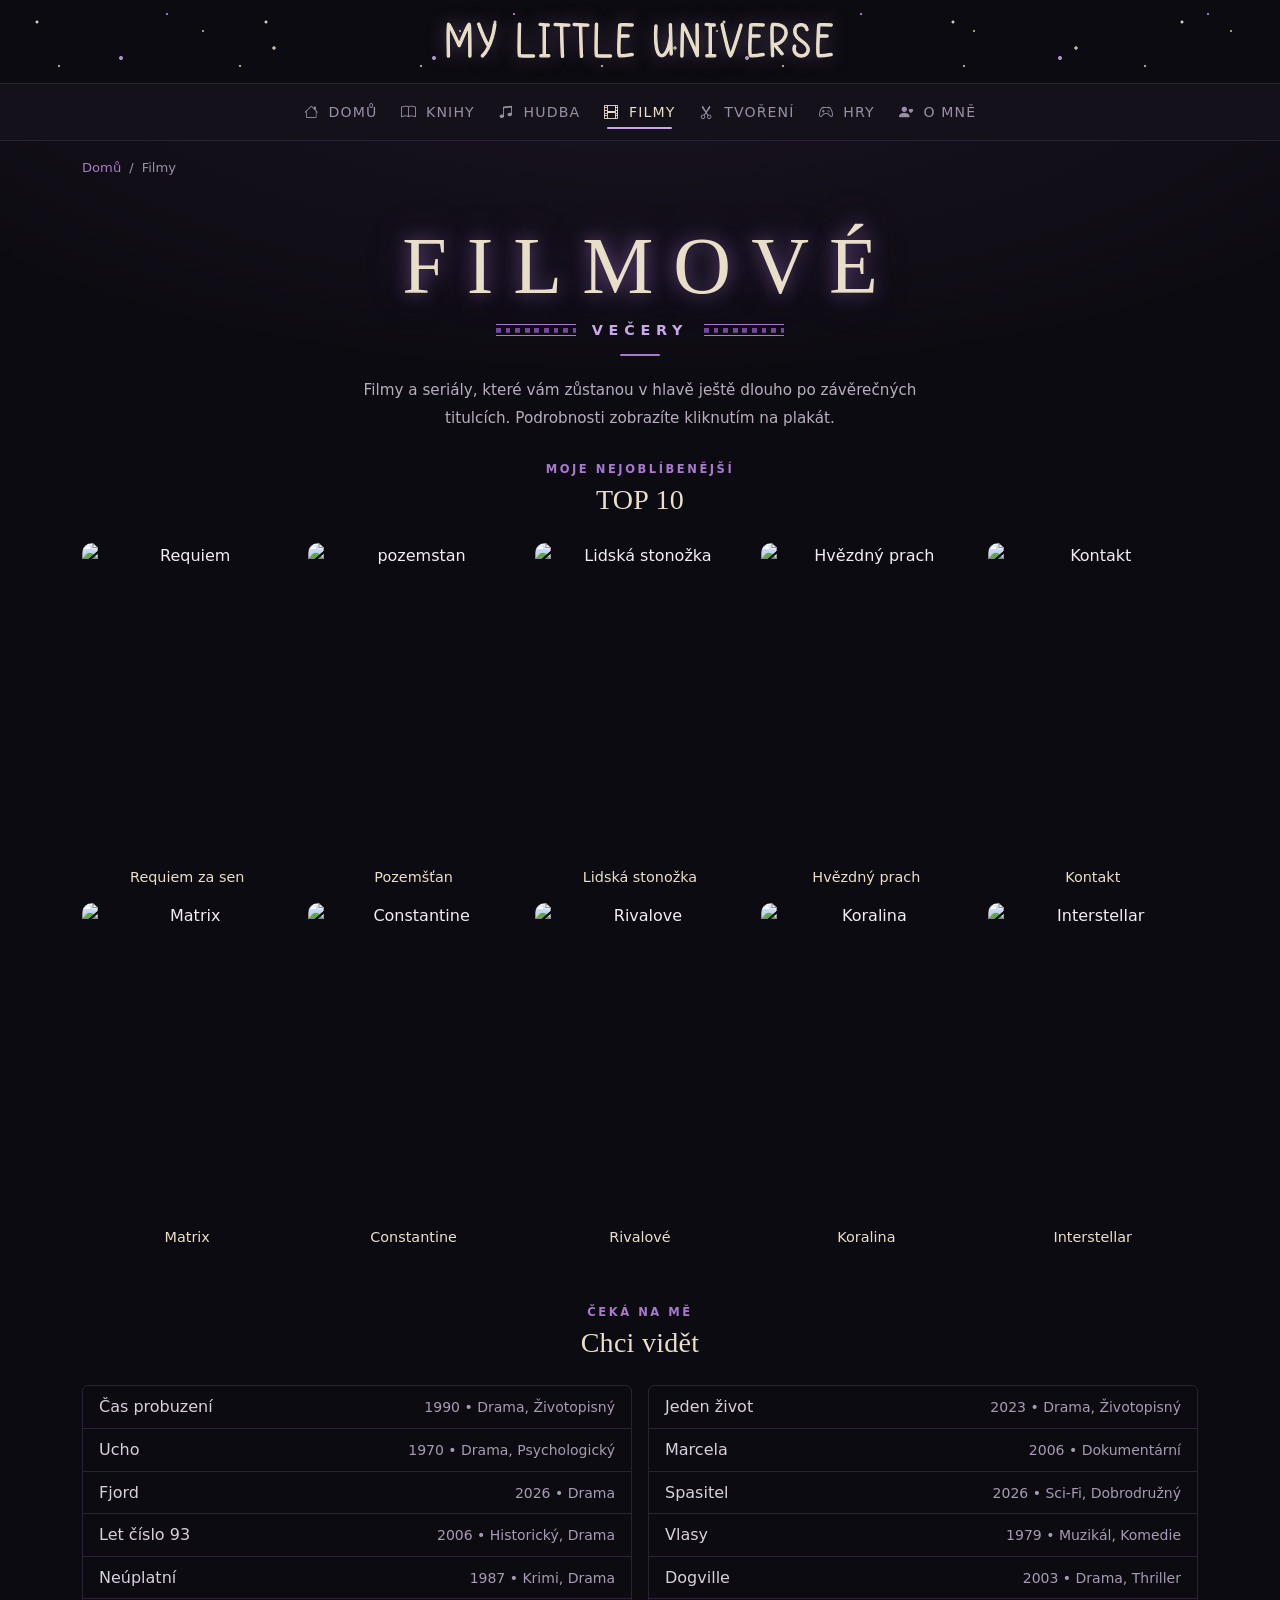
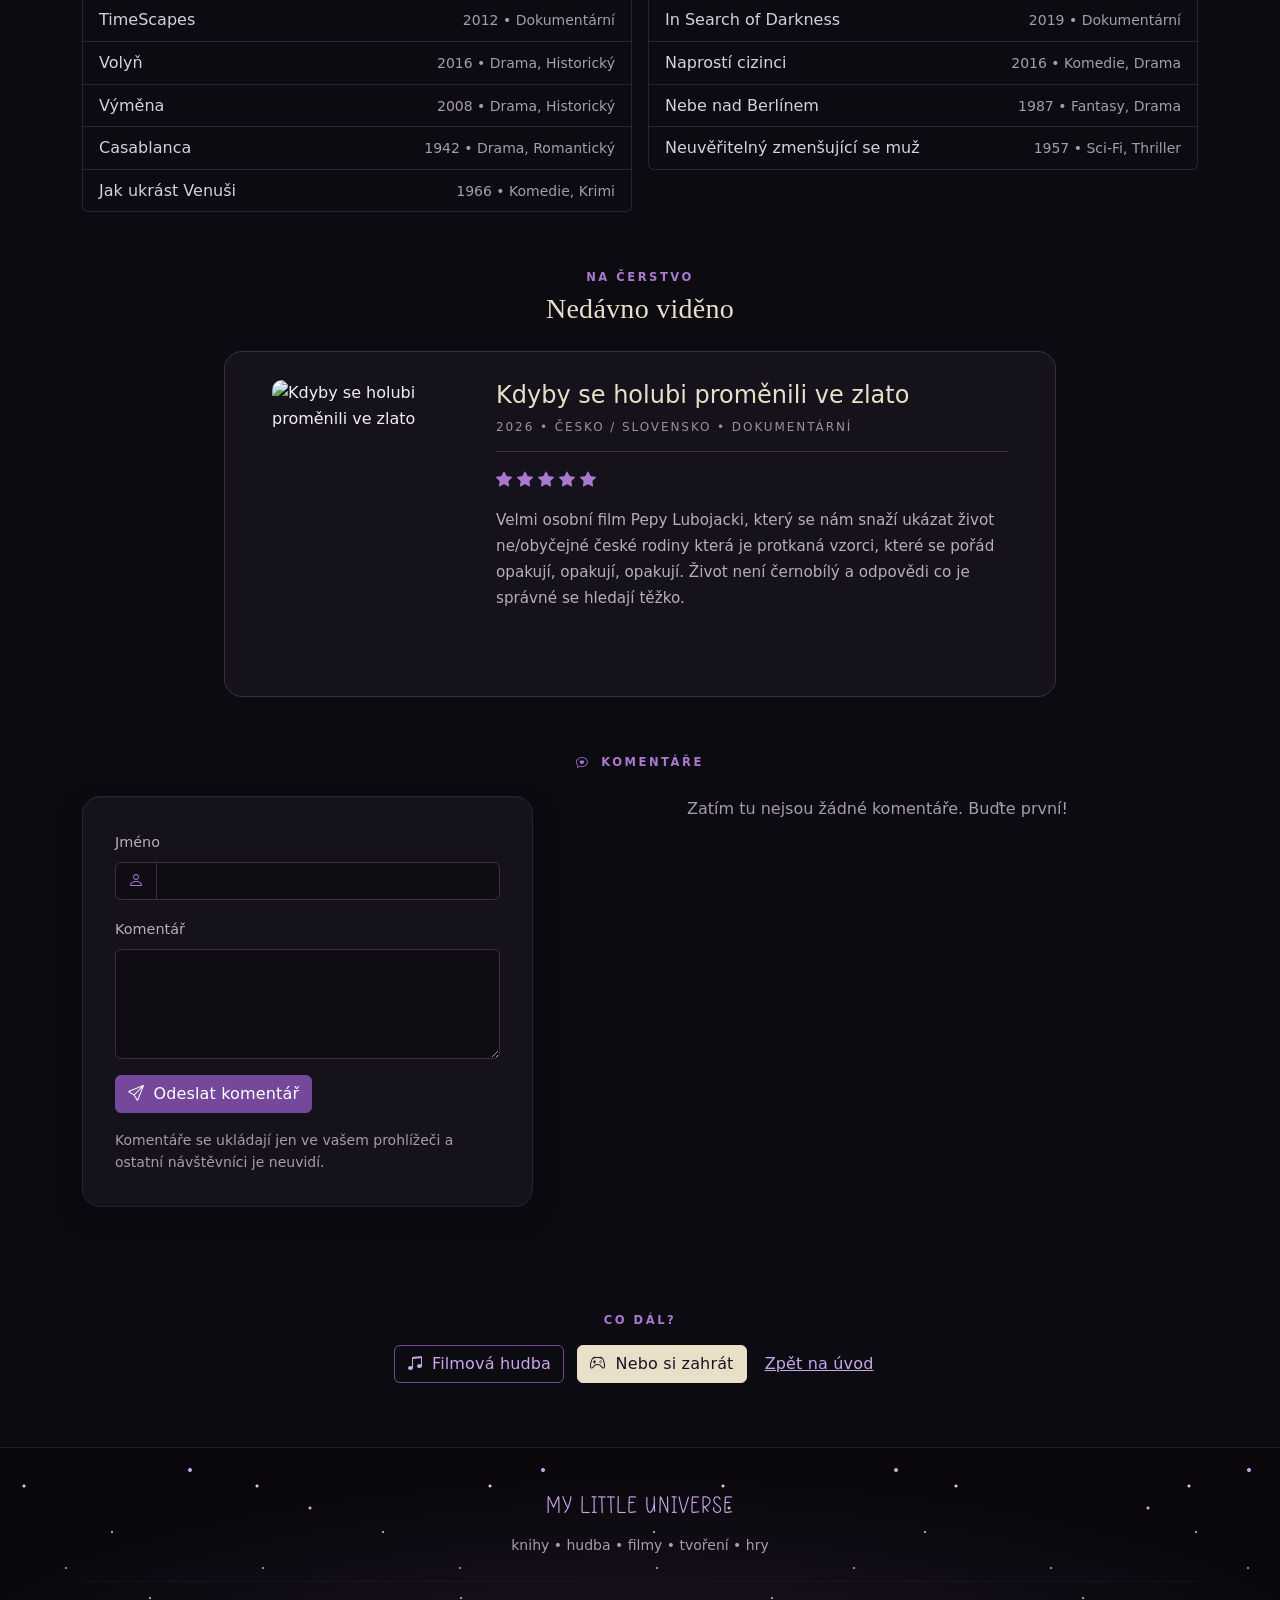
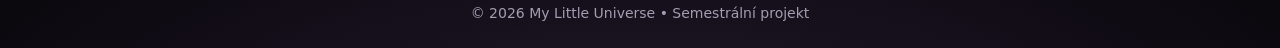
==== filmy.html @ fb165ffd "Add files via upload" ====
<!doctype html>
<html lang="cs" data-bs-theme="dark">

<head>

    <meta charset="UTF-8">

    <meta name="viewport"
          content="width=device-width, initial-scale=1">

    <title>Filmy | My Little Universe</title>

    <link href="css/bootstrap.min.css" rel="stylesheet">
    <link href="css/bootstrap-icons.min.css" rel="stylesheet">
    <link href="css/style.css" rel="stylesheet">

</head>


<body>


<!-- HEADER -->

<header class="site-header text-center py-4">

    <div class="container">

        <a href="index.html"
           class="site-logo text-decoration-none">

            MY LITTLE UNIVERSE

        </a>

    </div>

</header>


<!-- MAIN NAVIGATION -->

<nav class="navbar navbar-expand-lg navbar-dark">

    <div class="container">

        <span class="navbar-label d-lg-none"><i class="bi bi-stars me-2"></i>MENU</span>

        <button class="navbar-toggler"
                type="button"
                data-bs-toggle="collapse"
                data-bs-target="#mainMenu"
                aria-controls="mainMenu"
                aria-expanded="false"
                aria-label="Zobrazit navigaci">

            <span class="navbar-toggler-icon"></span>

        </button>

        <div class="collapse navbar-collapse justify-content-center"
             id="mainMenu">

            <ul class="navbar-nav">

                <li class="nav-item">
                    <a class="nav-link" href="index.html"><i class="bi bi-house me-1"></i> DOMŮ</a>
                </li>

                <li class="nav-item">
                    <a class="nav-link" href="knihy.html"><i class="bi bi-book me-1"></i> KNIHY</a>
                </li>

                <li class="nav-item">
                    <a class="nav-link" href="hudba.html"><i class="bi bi-music-note-beamed me-1"></i> HUDBA</a>
                </li>

                <li class="nav-item">
                    <a class="nav-link active" href="filmy.html"><i class="bi bi-film me-1"></i> FILMY</a>
                </li>

                <li class="nav-item">
                    <a class="nav-link" href="crafting.html"><i class="bi bi-scissors me-1"></i> TVOŘENÍ</a>
                </li>

                <li class="nav-item">
                    <a class="nav-link" href="hry.html"><i class="bi bi-controller me-1"></i> HRY</a>
                </li>

                <li class="nav-item">
                    <a class="nav-link" href="o-mne.html"><i class="bi bi-person-heart me-1"></i> O MNĚ</a>
                </li>

            </ul>

        </div>

    </div>

</nav>


<main class="container">


    <!-- BREADCRUMB -->

    <nav aria-label="breadcrumb" class="mt-3">

        <ol class="breadcrumb">

            <li class="breadcrumb-item">
                <a href="index.html">Domů</a>
            </li>

            <li class="breadcrumb-item active"
                aria-current="page">
                Filmy
            </li>

        </ol>

    </nav>


    <!-- PAGE HEADER -->

    <section class="page-hero text-center">

        <h1 class="section-label film-title">
            <span class="film-title-main">FILMOVÉ</span>
            <span class="film-title-sub">VEČERY</span>
        </h1>

        <p class="lead mx-auto">
            Filmy a seriály, které vám zůstanou v hlavě ještě dlouho
            po závěrečných titulcích. Podrobnosti zobrazíte kliknutím na plakát.
        </p>

    </section>


    <!-- TOP 10: sem přijdou plakáty (obrázek vložte místo .poster-slot, viz komentář) -->

    <section class="page-section">

        <div class="text-center mb-4">

            <p class="section-label mb-1">MOJE NEJOBLÍBENĚJŠÍ</p>

            <h2 class="h3 heading-hand">TOP 10</h2>

        </div>

        <!--
            Plakát doplníte tak, že element <div class="poster-slot">…</div>
            nahradíte tímto:
            <img src="images/filmy/nazev.jpg" class="poster-image" alt="Plakát filmu …" width="300" height="450">
        -->

        <div class="row row-cols-2 row-cols-md-5 g-3">

            <div class="col">
                <a class="poster-card"
                   href="https://www.youtube.com/results?search_query=Requiem%20za%20sen%202000%20trailer"
                   target="_blank"
                   rel="noopener noreferrer"
                   aria-label="Requiem za sen: přehrát trailer na YouTube">
                    <img src="images/filmy/requiemzasen.png" alt="Requiem" class="poster-image">
                    <span class="poster-title">Requiem za sen</span>
                    <span class="poster-note">Instantní depka, která vám bude rezonovat v hlavě ještě hodně dlouho</span>
                </a>
            </div>

            <div class="col">
                <a class="poster-card"
                   href="https://www.youtube.com/results?search_query=Pozem%C5%A1%C5%A5an%20The%20Man%20from%20Earth%202007%20trailer"
                   target="_blank"
                   rel="noopener noreferrer"
                   aria-label="Pozemšťan: přehrát trailer na YouTube">
                    <img src="images/filmy/pozemstan.png" alt="pozemstan" class="poster-image">
                    <span class="poster-title">Pozemšťan</span>
                    <span class="poster-note">Existenční dilema v komorním stylu</span>
                </a>
            </div>

            <div class="col">
                <a class="poster-card"
                   href="https://www.youtube.com/results?search_query=Lidsk%C3%A1%20stono%C5%BEka%20The%20Human%20Centipede%202009%20trailer"
                   target="_blank"
                   rel="noopener noreferrer"
                   aria-label="Lidská stonožka: přehrát trailer na YouTube">
                    <img src="images/filmy/stonozka.png" alt="Lidská stonožka" class="poster-image">
                    <span class="poster-title">Lidská stonožka</span>
                    <span class="poster-note">Film co není pro každého a odvážní už vědí</span>
                </a>
            </div>

            <div class="col">
                <a class="poster-card"
                   href="https://www.youtube.com/results?search_query=Hv%C4%9Bzdn%C3%BD%20prach%20Stardust%202007%20trailer"
                   target="_blank"
                   rel="noopener noreferrer"
                   aria-label="Hvězdný prach: přehrát trailer na YouTube">
                    <img src="images/filmy/hvezdnyprach.png" alt="Hvězdný prach" class="poster-image">
                    <span class="poster-title">Hvězdný prach</span>
                    <span class="poster-note">Má nejoblíbenější pohádka</span>
                </a>
            </div>

            <div class="col">
                <a class="poster-card"
                   href="https://www.youtube.com/results?search_query=Kontakt%20Contact%201997%20trailer"
                   target="_blank"
                   rel="noopener noreferrer"
                   aria-label="Kontakt: přehrát trailer na YouTube">
                    <img src="images/filmy/kontakt.png" alt="Kontakt" class="poster-image">
                    <span class="poster-title">Kontakt</span>
                    <span class="poster-note">Sci-fi klasika s filozofickým přesahem. Doporučuji také knihu podle které byl film natočen.</span>
                </a>
            </div>

            <div class="col">
                <a class="poster-card"
                   href="https://www.youtube.com/results?search_query=Matrix%201999%20trailer"
                   target="_blank"
                   rel="noopener noreferrer"
                   aria-label="Matrix: přehrát trailer na YouTube">
                    <img src="images/filmy/matrix.png" alt="Matrix" class="poster-image">
                    <span class="poster-title">Matrix</span>
                    <span class="poster-note">Matrix viděli určitě všichni sci-fi nadšenci. Naprostá klasika, kterou si vždy ráda pustím</span>
                </a>
            </div>

            <div class="col">
                <a class="poster-card"
                   href="https://www.youtube.com/results?search_query=Constantine%202005%20trailer"
                   target="_blank"
                   rel="noopener noreferrer"
                   aria-label="Constantine: přehrát trailer na YouTube">
                    <img src="images/filmy/constantine.png" alt="Constantine" class="poster-image">
                    <span class="poster-title">Constantine</span>
                    <span class="poster-note">Keanu Reeves mezi anděly a démony. Už několik let netrpělivě vyhlížíme pokračování.</span>
                </a>
            </div>

            <div class="col">
                <a class="poster-card"
                   href="https://www.youtube.com/results?search_query=Rivalov%C3%A9%20Happy%20Gilmore%201996%20trailer"
                   target="_blank"
                   rel="noopener noreferrer"
                   aria-label="Rivalové: přehrát trailer na YouTube">
                    <img src="images/filmy/rivalove.png" alt="Rivalove" class="poster-image">
                    <span class="poster-title">Rivalové</span>
                    <span class="poster-note">Komedie nevyhledávám, ale tuhle jako jedinou jsem viděla několikrát.</span>
                </a>
            </div>

            <div class="col">
                <a class="poster-card"
                   href="https://www.youtube.com/results?search_query=Coraline+2009+trailer"
                   target="_blank"
                   rel="noopener noreferrer"
                   aria-label="Koralina: přehrát trailer na YouTube">
                    <img src="images/filmy/koralina.png" alt="Koralina" class="poster-image">
                    <span class="poster-title">Koralina</span>
                    <span class="poster-note">Milovaná Koralina a její tajuplný svět.</span>
                </a>
            </div>

            <div class="col">
                <a class="poster-card"
                   href="https://www.youtube.com/results?search_query=Interstellar%202014%20trailer"
                   target="_blank"
                   rel="noopener noreferrer"
                   aria-label="Interstellar: přehrát trailer na YouTube">
                    <img src="images/filmy/interstellar.png" alt="Interstellar" class="poster-image">
                    <span class="poster-title">Interstellar</span>
                    <span class="poster-note">Nolanův Masterpiece naprostý klenot a horská dráha emocí.</span>
                </a>
            </div>

        </div>

    </section>


    <!-- CHCI VIDĚT -->

    <section class="page-section">

        <div class="text-center mb-4">

            <p class="section-label mb-1">ČEKÁ NA MĚ</p>

            <h2 class="h3 heading-hand">Chci vidět</h2>

        </div>

        <div class="row g-3">

            <div class="col-12 col-md-6">
                <ul class="list-group">
                    <li class="list-group-item d-flex justify-content-between align-items-baseline gap-3"><span>Čas probuzení</span><span class="small text-secondary">1990 • Drama, Životopisný</span></li>
                    <li class="list-group-item d-flex justify-content-between align-items-baseline gap-3"><span>Ucho</span><span class="small text-secondary">1970 • Drama, Psychologický</span></li>
                    <li class="list-group-item d-flex justify-content-between align-items-baseline gap-3"><span>Fjord</span><span class="small text-secondary">2026 • Drama</span></li>
                    <li class="list-group-item d-flex justify-content-between align-items-baseline gap-3"><span>Let číslo 93</span><span class="small text-secondary">2006 • Historický, Drama</span></li>
                    <li class="list-group-item d-flex justify-content-between align-items-baseline gap-3"><span>Neúplatní</span><span class="small text-secondary">1987 • Krimi, Drama</span></li>
                    <li class="list-group-item d-flex justify-content-between align-items-baseline gap-3"><span>TimeScapes</span><span class="small text-secondary">2012 • Dokumentární</span></li>
                    <li class="list-group-item d-flex justify-content-between align-items-baseline gap-3"><span>Volyň</span><span class="small text-secondary">2016 • Drama, Historický</span></li>
                    <li class="list-group-item d-flex justify-content-between align-items-baseline gap-3"><span>Výměna</span><span class="small text-secondary">2008 • Drama, Historický</span></li>
                    <li class="list-group-item d-flex justify-content-between align-items-baseline gap-3"><span>Casablanca</span><span class="small text-secondary">1942 • Drama, Romantický</span></li>
                    <li class="list-group-item d-flex justify-content-between align-items-baseline gap-3"><span>Jak ukrást Venuši</span><span class="small text-secondary">1966 • Komedie, Krimi</span></li>
                </ul>
            </div>

            <div class="col-12 col-md-6">
                <ul class="list-group">
                    <li class="list-group-item d-flex justify-content-between align-items-baseline gap-3"><span>Jeden život</span><span class="small text-secondary">2023 • Drama, Životopisný</span></li>
                    <li class="list-group-item d-flex justify-content-between align-items-baseline gap-3"><span>Marcela</span><span class="small text-secondary">2006 • Dokumentární</span></li>
                    <li class="list-group-item d-flex justify-content-between align-items-baseline gap-3"><span>Spasitel</span><span class="small text-secondary">2026 • Sci-Fi, Dobrodružný</span></li>
                    <li class="list-group-item d-flex justify-content-between align-items-baseline gap-3"><span>Vlasy</span><span class="small text-secondary">1979 • Muzikál, Komedie</span></li>
                    <li class="list-group-item d-flex justify-content-between align-items-baseline gap-3"><span>Dogville</span><span class="small text-secondary">2003 • Drama, Thriller</span></li>
                    <li class="list-group-item d-flex justify-content-between align-items-baseline gap-3"><span>In Search of Darkness</span><span class="small text-secondary">2019 • Dokumentární</span></li>
                    <li class="list-group-item d-flex justify-content-between align-items-baseline gap-3"><span>Naprostí cizinci</span><span class="small text-secondary">2016 • Komedie, Drama</span></li>
                    <li class="list-group-item d-flex justify-content-between align-items-baseline gap-3"><span>Nebe nad Berlínem</span><span class="small text-secondary">1987 • Fantasy, Drama</span></li>
                    <li class="list-group-item d-flex justify-content-between align-items-baseline gap-3"><span>Neuvěřitelný zmenšující se muž</span><span class="small text-secondary">1957 • Sci-Fi, Thriller</span></li>
                </ul>
            </div>

        </div>

    </section>


    <!-- NEDÁVNO VIDĚNO + RECENZE -->

    <section class="page-section">

        <div class="text-center mb-4">

            <p class="section-label mb-1">NA ČERSTVO</p>

            <h2 class="h3 heading-hand">Nedávno viděno</h2>

        </div>

        <div class="recent-panel">

            <article class="book-card">

                <div class="book-card-cover">
                    <img src="images/filmy/holubi.png" alt="Kdyby se holubi proměnili ve zlato" class="poster-image">
                </div>

                <div class="book-card-body">

                    <div class="book-head">
                        <h3 class="book-title">Kdyby se holubi proměnili ve zlato</h3>
                        <p class="book-author">2026 • Česko / Slovensko • Dokumentární</p>
                    </div>

                    <p class="icon-accent mb-3" aria-label="Hodnocení: 5 z 5 hvězdiček">
                        <i class="bi bi-star-fill"></i> <i class="bi bi-star-fill"></i> <i class="bi bi-star-fill"></i> <i class="bi bi-star-fill"></i> <i class="bi bi-star-fill"></i>
                    </p>

                    <p class="book-blurb mb-0">
                        Velmi osobní film Pepy Lubojacki, který se nám snaží ukázat život ne/obyčejné české rodiny která je protkaná vzorci, které se pořád opakují, opakují, opakují. Život není černobílý a odpovědi co je správné se hledají těžko.
                    </p>

                </div>

            </article>

        </div>

    </section>


    <section class="page-section"
             aria-labelledby="filmCommentsTitle">

        <div class="text-center mb-4">

            <p class="section-label mb-1">
                <i class="bi bi-chat-heart me-1"></i> KOMENTÁŘE
            </p>

        </div>

        <div class="row g-4">

            <!-- Formulář -->

            <div class="col-12 col-lg-5">

                <div class="form-panel">

                    <form id="filmCommentForm"
                          class="needs-validation"
                          novalidate>

                        <div class="mb-3">

                            <label for="filmCommentName" class="form-label">Jméno</label>

                            <div class="input-group has-validation">

                                <span class="input-group-text">
                                    <i class="bi bi-person"></i>
                                </span>

                                <input type="text"
                                       class="form-control"
                                       id="filmCommentName"
                                       maxlength="40"
                                       required>

                                <div class="invalid-feedback">
                                    Zadejte prosím své jméno.
                                </div>

                            </div>

                        </div>

                        <div class="mb-3">

                            <label for="filmCommentText" class="form-label">Komentář</label>

                            <textarea class="form-control"
                                      id="filmCommentText"
                                      rows="4"
                                      maxlength="500"
                                      required></textarea>

                            <div class="invalid-feedback">
                                Napište prosím krátký komentář.
                            </div>

                        </div>

                        <button type="submit"
                                class="btn btn-primary">
                            <i class="bi bi-send me-1"></i> Odeslat komentář
                        </button>

                    </form>

                    <p class="small text-secondary mt-3 mb-0">
                        Komentáře se ukládají jen ve vašem prohlížeči
                        a ostatní návštěvníci je neuvidí.
                    </p>

                </div>

            </div>

            <!-- Seznam komentářů -->

            <div class="col-12 col-lg-7">

                <div id="filmCommentList"
                     aria-live="polite">
                </div>

                <p id="filmCommentEmpty"
                   class="text-secondary text-center mb-0">
                    Zatím tu nejsou žádné komentáře. Buďte první!
                </p>

            </div>

        </div>

    </section>


    <section class="page-section">

        <div class="text-center mt-5">

            <p class="section-label">CO DÁL?</p>

            <a href="hudba.html"
               class="btn btn-outline-primary me-2 mb-2">
                <i class="bi bi-music-note-beamed me-1"></i> Filmová hudba
            </a>

            <a href="hry.html"
               class="btn btn-warning mb-2">
                <i class="bi bi-controller me-1"></i> Nebo si zahrát
            </a>

            <a href="index.html"
               class="btn btn-link mb-2">
                Zpět na úvod
            </a>

        </div>

    </section>


</main>


<!-- MODAL (filled by JavaScript from data-* attributes) -->

<div class="modal fade"
     id="movieModal"
     tabindex="-1"
     aria-labelledby="movieModalLabel"
     aria-hidden="true">

    <div class="modal-dialog modal-dialog-centered">

        <div class="modal-content">

            <div class="modal-header">

                <h2 class="modal-title fs-5"
                    id="movieModalLabel">
                    Film
                </h2>

                <button type="button"
                        class="btn-close"
                        data-bs-dismiss="modal"
                        aria-label="Zavřít">
                </button>

            </div>

            <div class="modal-body">

                <p class="mb-0" id="movieModalText"></p>

            </div>

            <div class="modal-footer">

                <button type="button"
                        class="btn btn-secondary"
                        data-bs-dismiss="modal">
                    Zavřít
                </button>

            </div>

        </div>

    </div>

</div>


<!-- FOOTER -->

<footer class="site-footer">

    <div class="container text-center">

        <p class="footer-logo mb-2">MY LITTLE UNIVERSE</p>

        <p class="small text-secondary mb-3">
            knihy • hudba • filmy • tvoření • hry
        </p>

        <hr class="footer-line">

        <p class="small text-secondary mb-0">
            © 2026 My Little Universe • Semestrální projekt
        </p>

    </div>

</footer>


<script src="js/bootstrap.bundle.min.js"></script>
<script src="js/comments-filmy.js"></script>

<script>

    // Fill the modal with data from the button that opened it
    const movieModal = document.getElementById("movieModal");

    movieModal.addEventListener("show.bs.modal", function (event) {

        const button = event.relatedTarget;

        document.getElementById("movieModalLabel").textContent =
            button.getAttribute("data-title");

        document.getElementById("movieModalText").textContent =
            button.getAttribute("data-info");

    });

</script>

</body>

</html>
---- css/style.css ----
@font-face {
    font-family: "SimpleHandmade";
    src: url("../fonts/SimpleHandmade.otf") format("opentype");
    font-weight: normal;
    font-style: normal;
}

/* ==========================================
   MY LITTLE UNIVERSE
   VLASTNÍ CSS

   Obsah:
   1. Proměnné (barvy, písmo, mezery)
   2. Základ stránky
   3. Hlavička a navigace
   4. Carousel
   5. Tlačítka
   6. Typografie sekcí
   7. Úvodní stránka (karty, odznaky, about)
   8. Modal a patička
   9. Podstránky
   10. Záložky
   11. Knižní deník (Právě čtu, Oblíbené, Seznam přání)
   12. Komentáře
   13. Formuláře
   14. Tabulka a stránkování
   15. Konfigurátor náramku
   16. Akordeon
   17. Responzivní zobrazení
========================================== */


/* ==========================================
   1. PROMĚNNÉ
========================================== */

:root {

    /* Povrchy */
    --bg: #0d0b12;
    --surface: #16121c;
    --surface-raised: #1b1523;
    --surface-inset: #0f0c14;
    --border: #2a2231;
    --border-strong: #3b3043;

    /* Text */
    --text: #f2edf5;
    --text-muted: #b7adbe;
    --text-dim: #9a8fa4;

    /* Levandulové a fialové akcenty */
    --lavender: #c9a7e8;
    --purple: #a979cf;
    --purple-bright: #8b5db4;
    --purple-deep: #75489b;
    --purple-hover: #9362bb;
    --purple-pressed: #5f3880;

    /* Teplý krémový akcent, jen pro vybrané důležité detaily */
    --cream: #e9dfc9;

    /* Písmo: ručně psané jen pro logo, patkové pro nadpisy */
    --font-hand: "SimpleHandmade", cursive;
    --font-ui: system-ui, -apple-system, "Segoe UI", Roboto, "Helvetica Neue", Arial, sans-serif;
    --font-serif: "Iowan Old Style", "Palatino Linotype", Palatino, "Book Antiqua", Georgia, "Times New Roman", serif;

    /* Tvary a mezery */
    --radius: 18px;
    --radius-sm: 10px;
    --space-section: 3.5rem;
    --focus-ring: 0 0 0 0.2rem rgba(201, 167, 232, 0.4);
}


/* Přebarvení modrých výchozích hodnot Bootstrapu na naši paletu */

:root[data-bs-theme="dark"] {
    --bs-body-bg: var(--bg);
    --bs-body-color: var(--text);
    --bs-secondary-rgb: 166, 155, 177;
    --bs-link-color-rgb: 201, 167, 232;
    --bs-link-hover-color-rgb: 233, 223, 201;
    --bs-border-color: var(--border);
}


/* ==========================================
   2. ZÁKLAD STRÁNKY
========================================== */

body {
    background-color: var(--bg);
    /* Velmi jemná levandulová záře při horním okraji, jen pro atmosféru */
    background-image: radial-gradient(ellipse 70% 380px at 50% 0, rgba(169, 121, 207, 0.09), transparent);
    background-repeat: no-repeat;
    color: var(--text);
    font-family: var(--font-ui);
    line-height: 1.6;
}

::selection {
    background-color: rgba(201, 167, 232, 0.35);
    color: var(--text);
}

:where(a, button, input, select, textarea, [tabindex]):focus-visible {
    outline: 2px solid var(--lavender);
    outline-offset: 2px;
}

.icon-accent {
    color: var(--purple);
}

/* Všechny nadpisy: světle žlutá (krémová) */

h1, .h1,
h2, .h2,
h3, .h3,
h4, .h4,
h5, .h5,
h6, .h6 {
    color: var(--cream);
}

/* Nadpis sekce: patkové písmo */

.heading-hand {
    font-family: var(--font-serif);
    font-style: normal;
    font-weight: 400;
    line-height: 1.3;
    letter-spacing: 0.01em;
}


/* ==========================================
   3. HLAVIČKA A NAVIGACE
========================================== */

/* Hlavička: několik drobných hvězd v nízkých dlaždicích různé šířky */

.site-header {
    background-color: var(--bg);
    background-image:
        radial-gradient(circle at 37px 22px, rgba(233, 223, 201, 0.9) 0 1.2px, transparent 1.8px),
        radial-gradient(circle at 121px 58px, rgba(201, 167, 232, 0.85) 0 1.6px, transparent 2.3px),
        radial-gradient(circle at 203px 31px, rgba(233, 223, 201, 0.65) 0 1px, transparent 1.6px),
        radial-gradient(circle at 59px 66px, rgba(233, 223, 201, 0.7) 0 1px, transparent 1.6px),
        radial-gradient(circle at 167px 14px, rgba(201, 167, 232, 0.7) 0 1px, transparent 1.6px),
        radial-gradient(circle at 274px 48px, rgba(233, 223, 201, 0.8) 0 1.4px, transparent 2px);
    background-size:
        229px 78px,
        313px 82px,
        257px 74px,
        181px 80px,
        347px 76px,
        401px 84px;
    padding-top: 1.1rem !important;
    padding-bottom: 0.8rem !important;
}

.site-logo {
    font-family: var(--font-hand);
    color: var(--cream);
    font-size: 3rem;
    font-weight: normal;
    line-height: 1.1;
    letter-spacing: 3px;
    -webkit-text-stroke: 1.2px var(--cream);
    text-shadow: 0 0 18px rgba(201, 167, 232, 0.55);
    transition: color 0.3s, text-shadow 0.3s;
}

.site-logo:hover,
.site-logo:focus-visible {
    color: var(--lavender);
    -webkit-text-stroke-color: var(--lavender);
    text-shadow: 0 0 22px rgba(169, 121, 207, 0.7);
}


.navbar {
    background-color: #15111b;
    border-top: 1px solid #2b2333;
    border-bottom: 1px solid #2b2333;
}

.navbar .nav-link {
    position: relative;
    margin: 0 4px;
    padding: 0.55rem 0.7rem;
    border-radius: 8px;
    color: var(--text-dim);
    font-size: 0.88rem;
    letter-spacing: 0.08em;
    transition: color 0.25s, background-color 0.25s;
}

.navbar .nav-link:hover {
    color: var(--lavender);
    background-color: rgba(201, 167, 232, 0.08);
}

.navbar .nav-link:focus-visible {
    color: var(--lavender);
    outline: 0;
    box-shadow: var(--focus-ring);
}

.navbar .nav-link.active {
    color: var(--cream);
}

.navbar-toggler:focus {
    box-shadow: var(--focus-ring);
}

.navbar-label {
    color: var(--lavender);
    font-size: 0.88rem;
    letter-spacing: 0.2em;
}

/* Aktivní stránka je na širokém displeji podtržená */

@media (min-width: 992px) {

    .navbar .nav-link.active::after {
        content: "";
        position: absolute;
        left: 0.7rem;
        right: 0.7rem;
        bottom: 0.2rem;
        height: 2px;
        border-radius: 2px;
        background-color: var(--lavender);
    }

}


.breadcrumb {
    margin-bottom: 0.75rem;
    font-size: 0.82rem;
    --bs-breadcrumb-divider-color: var(--text-dim);
}

.breadcrumb a {
    color: var(--purple);
    text-decoration: none;
}

.breadcrumb a:hover {
    color: var(--cream);
    text-decoration: underline;
}

.breadcrumb-item.active {
    color: var(--text-dim);
}


/* ==========================================
   4. CAROUSEL
========================================== */

#hobbyCarousel {
    --bs-carousel-indicator-active-bg: var(--cream);
    --bs-carousel-control-icon-filter: none;
    --bs-carousel-caption-color: var(--text);

    overflow: hidden;
    border-radius: var(--radius);
    border: 1px solid #2b2333;
}

.carousel-item {
    position: relative;
}

.carousel-image {
    height: 460px;
    object-fit: cover;
}

/* Tmavá vrstva přes obrázek */

.carousel-overlay {
    position: absolute;
    inset: 0;
    background: linear-gradient(
        90deg,
        rgba(8, 6, 12, 0.92),
        rgba(8, 6, 12, 0.25)
    );
}

.carousel-caption {
    top: 50%;
    bottom: auto;
    transform: translateY(-50%);
    text-align: left;
    left: 8%;
    right: 45%;
}

.carousel-caption h2 {
    color: var(--cream);
    font-family: var(--font-serif);
    font-size: 2.4rem;
    font-style: normal;
    font-weight: 400;
    line-height: 1.2;
    margin-bottom: 1rem;
}

.carousel-caption p {
    color: #d2cad8;
}

.carousel-small-title {
    color: var(--lavender) !important;
    font-size: 0.75rem;
    font-weight: 600;
    letter-spacing: 0.22em;
}

.carousel-control-prev,
.carousel-control-next {
    opacity: 0;
    transition: opacity 0.25s;
}

#hobbyCarousel:hover .carousel-control-prev,
#hobbyCarousel:hover .carousel-control-next {
    opacity: 1;
}

.carousel-control-prev:focus-visible,
.carousel-control-next:focus-visible,
.carousel-indicators [data-bs-target]:focus-visible {
    outline: 2px solid var(--lavender);
    outline-offset: -4px;
    opacity: 1;
}


/* ==========================================
   5. TLAČÍTKA
========================================== */

.btn {
    font-weight: 500;
    letter-spacing: 0.01em;
}

/* Jednotný fialový rámeček zaostření pro všechny varianty */

.btn-primary,
.btn-secondary,
.btn-success,
.btn-danger,
.btn-warning,
.btn-info,
.btn-outline-primary,
.btn-outline-light,
.btn-outline-danger {
    --bs-btn-focus-shadow-rgb: 201, 167, 232;
}

.btn-primary {
    --bs-btn-color: #fff;
    --bs-btn-bg: var(--purple-deep);
    --bs-btn-border-color: var(--purple-deep);
    --bs-btn-hover-color: #fff;
    --bs-btn-hover-bg: var(--purple-hover);
    --bs-btn-hover-border-color: var(--purple-hover);
    --bs-btn-active-color: #fff;
    --bs-btn-active-bg: var(--purple-pressed);
    --bs-btn-active-border-color: var(--purple-pressed);
}

.btn-outline-primary {
    --bs-btn-color: var(--lavender);
    --bs-btn-border-color: var(--purple-deep);
    --bs-btn-hover-color: #fff;
    --bs-btn-hover-bg: var(--purple-deep);
    --bs-btn-hover-border-color: var(--purple-deep);
    --bs-btn-active-color: #fff;
    --bs-btn-active-bg: var(--purple-pressed);
    --bs-btn-active-border-color: var(--purple-pressed);
}

.btn-outline-light {
    --bs-btn-color: #d8cfdd;
    --bs-btn-border-color: #5d4b68;
    --bs-btn-hover-color: #fff;
    --bs-btn-hover-bg: var(--purple-deep);
    --bs-btn-hover-border-color: var(--purple-deep);
    --bs-btn-active-color: #fff;
    --bs-btn-active-bg: var(--purple-pressed);
    --bs-btn-active-border-color: var(--purple-pressed);
}

.btn-secondary {
    --bs-btn-color: var(--text);
    --bs-btn-bg: #2a2231;
    --bs-btn-border-color: var(--border-strong);
    --bs-btn-hover-color: #fff;
    --bs-btn-hover-bg: #372d42;
    --bs-btn-hover-border-color: #4a3d57;
    --bs-btn-active-color: #fff;
    --bs-btn-active-bg: #231c2a;
    --bs-btn-active-border-color: #4a3d57;
}

/* Další styly tlačítek v tlumených barvách, aby ladily s paletou */

.btn-success {
    --bs-btn-color: #fff;
    --bs-btn-bg: #3f6b57;
    --bs-btn-border-color: #3f6b57;
    --bs-btn-hover-color: #fff;
    --bs-btn-hover-bg: #4a7c66;
    --bs-btn-hover-border-color: #4a7c66;
    --bs-btn-active-color: #fff;
    --bs-btn-active-bg: #365c4b;
    --bs-btn-active-border-color: #365c4b;
}

.btn-danger {
    --bs-btn-color: #fff;
    --bs-btn-bg: #a14a5a;
    --bs-btn-border-color: #a14a5a;
    --bs-btn-hover-color: #fff;
    --bs-btn-hover-bg: #b45a6b;
    --bs-btn-hover-border-color: #b45a6b;
    --bs-btn-active-color: #fff;
    --bs-btn-active-bg: #8a3e4d;
    --bs-btn-active-border-color: #8a3e4d;
}

.btn-info {
    --bs-btn-color: #fff;
    --bs-btn-bg: #3f7184;
    --bs-btn-border-color: #3f7184;
    --bs-btn-hover-color: #fff;
    --bs-btn-hover-bg: #4b8196;
    --bs-btn-hover-border-color: #4b8196;
    --bs-btn-active-color: #fff;
    --bs-btn-active-bg: #345f6f;
    --bs-btn-active-border-color: #345f6f;
}

.btn-warning {
    --bs-btn-color: #1a1420;
    --bs-btn-bg: var(--cream);
    --bs-btn-border-color: var(--cream);
    --bs-btn-hover-color: #1a1420;
    --bs-btn-hover-bg: #f3ebd8;
    --bs-btn-hover-border-color: #f3ebd8;
    --bs-btn-active-color: #1a1420;
    --bs-btn-active-bg: #d9cdb2;
    --bs-btn-active-border-color: #d9cdb2;
}

.btn-link {
    --bs-btn-color: var(--lavender);
    --bs-btn-hover-color: var(--cream);
    --bs-btn-active-color: var(--cream);
}

a.link-accent {
    color: var(--lavender);
    text-decoration: none;
    border-bottom: 1px dashed var(--purple-deep);
    transition: color 0.2s, border-color 0.2s;
}

a.link-accent:hover {
    color: var(--cream);
    border-bottom-color: var(--cream);
}


/* ==========================================
   6. TYPOGRAFIE SEKCÍ
========================================== */

.section-label,
.card-category {
    color: var(--purple);
    font-size: 0.72rem;
    font-weight: 600;
    letter-spacing: 0.22em;
}

.section-title {
    margin-top: 0.6rem;
    margin-bottom: 1rem;
}

.section-text {
    max-width: 650px;
    color: var(--text-muted);
    line-height: 1.75;
}


/* ==========================================
   7. ÚVODNÍ STRÁNKA
========================================== */

.intro-section {
    padding-top: var(--space-section);
    padding-bottom: var(--space-section);
}

.currently-section {
    padding-bottom: 4.5rem;
}

.currently-title {
    font-family: var(--font-serif);
    font-size: 1.9rem;
    font-style: normal;
    font-weight: 400;
    line-height: 1.3;
}

/* Karty */

.hobby-card {
    background-color: var(--surface);
    border: 1px solid var(--border);
    border-radius: var(--radius);
    box-shadow: 0 1px 0 rgba(255, 255, 255, 0.03) inset, 0 8px 22px rgba(0, 0, 0, 0.3);
    transition:
        transform 0.25s ease,
        border-color 0.25s ease,
        background-color 0.25s ease;
}

.hobby-card:hover {
    transform: translateY(-3px);
    border-color: var(--purple-deep);
    background-color: var(--surface-raised);
    box-shadow: 0 1px 0 rgba(255, 255, 255, 0.04) inset, 0 12px 28px rgba(0, 0, 0, 0.4);
}

.hobby-card .card-title {
    color: var(--cream);
    font-size: 1.2rem;
    font-weight: 500;
    line-height: 1.3;
    margin-bottom: 0.6rem;
}

.hobby-card .card-text {
    color: var(--text-muted);
    line-height: 1.7;
}

.card-category {
    margin-bottom: 1rem;
}

/* Odznaky */

.badge {
    border: 1px solid var(--border-strong);
    font-weight: 500;
    letter-spacing: 0.02em;
    padding: 0.5em 0.85em;
}

.badge.text-bg-dark {
    color: var(--lavender) !important;
}

.hobby-card .badge {
    margin-top: 0.5rem;
}

/* Stavové odznaky: tlumené odstíny místo výchozích sytých barev */

.badge.text-bg-success {
    background-color: rgba(63, 107, 87, 0.3) !important;
    border-color: rgba(98, 160, 130, 0.55);
    color: #9ad1b5 !important;
}

.badge.text-bg-warning {
    background-color: rgba(233, 223, 201, 0.1) !important;
    border-color: rgba(233, 223, 201, 0.4);
    color: var(--cream) !important;
}

.badge.text-bg-info {
    background-color: rgba(63, 113, 132, 0.3) !important;
    border-color: rgba(110, 170, 190, 0.5);
    color: #9cc7d6 !important;
}

/* O místě */

.about-preview {
    padding-bottom: 4.5rem;
}

.about-preview-inner {
    max-width: 850px;
    margin: 0 auto;
    padding: 3rem 1.8rem;
    background-color: var(--surface);
    border: 1px solid var(--border-strong);
    border-radius: var(--radius);
}

.about-preview h2 {
    font-family: var(--font-serif);
    font-size: 1.9rem;
    font-style: normal;
    font-weight: 400;
    line-height: 1.3;
    margin-top: 0.6rem;
    margin-bottom: 1rem;
}

.about-preview .btn {
    margin-top: 1rem;
}


/* ==========================================
   8. MODAL A PATIČKA
========================================== */

.modal-content {
    background-color: #17121d;
    border: 1px solid #3a2c45;
    border-radius: var(--radius);
}

.modal-header,
.modal-footer {
    border-color: #302638;
}

.modal-title {
    font-weight: 500;
}

/* Patička jako klidná noční obloha: několik drobných hvězd
   v různě velkých dlaždicích, aby se neopakovaly do mřížky. */

.site-footer {
    background-color: #09070c;
    background-image:
        radial-gradient(circle at 24px 38px, rgba(233, 223, 201, 0.95) 0 1.2px, transparent 1.8px),
        radial-gradient(circle at 112px 84px, rgba(233, 223, 201, 0.7) 0 1px, transparent 1.6px),
        radial-gradient(circle at 190px 22px, rgba(201, 167, 232, 0.95) 0 1.6px, transparent 2.3px),
        radial-gradient(circle at 66px 120px, rgba(201, 167, 232, 0.7) 0 1px, transparent 1.6px),
        radial-gradient(circle at 150px 150px, rgba(233, 223, 201, 0.65) 0 1px, transparent 1.6px),
        radial-gradient(circle at 310px 60px, rgba(233, 223, 201, 0.85) 0 1.2px, transparent 1.8px),
        radial-gradient(circle at 90px 210px, rgba(233, 223, 201, 0.7) 0 1.6px, transparent 2.3px),
        radial-gradient(ellipse 60% 120% at 50% 130%, rgba(169, 121, 207, 0.14), transparent);
    background-size:
        233px 173px,
        271px 197px,
        353px 241px,
        197px 229px,
        311px 263px,
        419px 281px,
        373px 307px,
        100% 100%;
    border-top: 1px solid #251e2c;
    padding-top: 2.5rem;
    padding-bottom: 1.5rem;
}

.footer-logo {
    color: var(--lavender);
    font-family: var(--font-hand);
    font-size: 1.5rem;
    letter-spacing: 1px;
}

.footer-line {
    border-color: #332a3a;
    margin-top: 1.5rem;
    margin-bottom: 1.25rem;
}


/* ==========================================
   9. PODSTRÁNKY
========================================== */

.page-hero {
    padding-top: 1.25rem;
    padding-bottom: 1.75rem;
}

/* Hlavní nadpisy stránek: patkové písmo ze systému (nic se nestahuje) */

.page-hero h1,
.section-title {
    font-family: var(--font-serif);
    font-size: clamp(1.7rem, 1.3rem + 1.4vw, 2.2rem);
    font-style: normal;
    font-weight: 400;
    line-height: 1.3;
    letter-spacing: 0.01em;
}

.page-hero h1 {
    margin-top: 0.5rem;
    margin-bottom: 0.75rem;
}

.page-hero h1.section-label {
    font-style: normal;
}

/* Drobná levandulová čárka pod nadpisem podstránky */

.page-hero h1::after {
    content: "";
    display: block;
    width: 2.5rem;
    height: 2px;
    margin: 0.9rem auto 0;
    background-color: var(--purple);
    border-radius: 2px;
}

.page-hero p.lead {
    max-width: 36rem;
    color: var(--text-muted);
    font-size: 0.95rem;
    font-weight: 300;
    line-height: 1.85;
    margin-bottom: 0;
}


/* Nadpis stránky Hry (hry.html) — pro návrat stačí smazat tento blok
   a vrátit v hry.html původní <h1 class="section-label">HRY A PODIVNÉ SVĚTY</h1> */

.page-hero h1.hry-title {
    margin-top: 1rem;
    margin-bottom: 1.25rem;
}

.hry-title-main {
    display: block;
    padding-left: 0.3em; /* vyrovná mezeru za posledním písmenem */
    font-size: clamp(3rem, 2rem + 6vw, 5.5rem);
    font-weight: 400;
    line-height: 1;
    letter-spacing: 0.3em;
    color: var(--cream);
    text-shadow:
        0 0 18px rgba(169, 121, 207, 0.55),
        0 0 42px rgba(117, 72, 155, 0.45);
}

.hry-title-sub {
    display: flex;
    align-items: center;
    justify-content: center;
    gap: 1rem;
    margin-top: 0.9rem;
    font-family: var(--font-ui);
    font-size: clamp(0.7rem, 0.6rem + 0.5vw, 0.9rem);
    font-weight: 600;
    letter-spacing: 0.4em;
    color: var(--lavender);
}

.hry-title-sub::before,
.hry-title-sub::after {
    content: "";
    flex: 0 1 4rem;
    height: 1px;
    background: linear-gradient(to right, transparent, var(--purple));
}

.hry-title-sub::after {
    background: linear-gradient(to left, transparent, var(--purple));
}


/* Nadpis stránky Tvoření (crafting.html) — pro návrat vrátit v crafting.html
   původní <h1 class="section-label">DROBNOSTI VYROBENÉ RUČNĚ</h1> a tento blok smazat */

.page-hero h1.craft-title {
    margin-top: 1rem;
    margin-bottom: 1.25rem;
}

.craft-title-main {
    display: block;
    padding-left: 0.2em; /* vyrovná mezeru za posledním písmenem */
    font-size: clamp(1.9rem, 0.9rem + 5.2vw, 4.2rem);
    font-weight: 400;
    line-height: 1;
    letter-spacing: 0.2em;
    color: var(--cream);
    text-shadow:
        0 0 18px rgba(169, 121, 207, 0.55),
        0 0 42px rgba(117, 72, 155, 0.45);
}

.craft-title-sub {
    display: flex;
    align-items: center;
    justify-content: center;
    gap: 1rem;
    margin-top: 0.9rem;
    font-family: var(--font-ui);
    font-size: clamp(0.7rem, 0.6rem + 0.5vw, 0.9rem);
    font-weight: 600;
    letter-spacing: 0.4em;
    color: var(--lavender);
}

/* Po stranách podnadpisu „korálky“: tři kuličky různé velikosti */
.craft-title-sub::before,
.craft-title-sub::after {
    content: "";
    flex: none;
    width: 0.3rem;
    height: 0.3rem;
    border-radius: 50%;
    background-color: var(--purple);
    box-shadow:
        -0.7rem 0 0 -0.04rem var(--purple-bright),
        -1.3rem 0 0 -0.08rem var(--purple-deep);
}

.craft-title-sub::after {
    box-shadow:
        0.7rem 0 0 -0.04rem var(--purple-bright),
        1.3rem 0 0 -0.08rem var(--purple-deep);
}

/* Nadpis stránky Filmy (filmy.html) — pro návrat vrátit ve filmy.html
   původní <h1 class="section-label">FILMOVÉ VEČERY</h1> a tento blok smazat */

.page-hero h1.film-title {
    margin-top: 1rem;
    margin-bottom: 1.25rem;
}

.film-title-main {
    display: block;
    padding-left: 0.25em; /* vyrovná mezeru za posledním písmenem */
    font-size: clamp(2.4rem, 1.2rem + 6vw, 5rem);
    font-weight: 400;
    line-height: 1;
    letter-spacing: 0.25em;
    color: var(--cream);
    text-shadow:
        0 0 18px rgba(169, 121, 207, 0.55),
        0 0 42px rgba(117, 72, 155, 0.45);
}

.film-title-sub {
    display: flex;
    align-items: center;
    justify-content: center;
    gap: 1rem;
    margin-top: 0.9rem;
    font-family: var(--font-ui);
    font-size: clamp(0.7rem, 0.6rem + 0.5vw, 0.9rem);
    font-weight: 600;
    letter-spacing: 0.4em;
    color: var(--lavender);
}

/* Po stranách podnadpisu filmový pás s perforací */
.film-title-sub::before,
.film-title-sub::after {
    content: "";
    flex: 0 1 5rem;
    height: 0.7rem;
    border-top: 1px solid var(--purple);
    border-bottom: 1px solid var(--purple);
    background: repeating-linear-gradient(
        to right,
        var(--purple-deep) 0,
        var(--purple-deep) 0.3rem,
        transparent 0.3rem,
        transparent 0.6rem
    ) center / 100% 0.3rem no-repeat;
}




/* Nadpis stránky Hudba (hudba.html) — pro návrat vrátit v hudba.html
   původní <h1 class="section-label">HUDEBNÍ KNIHOVNA</h1> a tento blok smazat */

.page-hero h1.hudba-title {
    margin-top: 1rem;
    margin-bottom: 1.25rem;
}

.hudba-title-main {
    display: block;
    padding-left: 0.25em; /* vyrovná mezeru za posledním písmenem */
    font-size: clamp(2.3rem, 1.2rem + 5.6vw, 4.8rem);
    font-weight: 400;
    line-height: 1;
    letter-spacing: 0.25em;
    color: var(--cream);
    text-shadow:
        0 0 18px rgba(169, 121, 207, 0.55),
        0 0 42px rgba(117, 72, 155, 0.45);
}

.hudba-title-sub {
    display: flex;
    align-items: center;
    justify-content: center;
    gap: 1rem;
    margin-top: 0.9rem;
    font-family: var(--font-ui);
    font-size: clamp(0.7rem, 0.6rem + 0.5vw, 0.9rem);
    font-weight: 600;
    letter-spacing: 0.4em;
    color: var(--lavender);
}

/* Po stranách podnadpisu miniaturní equalizer */
.hudba-title-sub::before,
.hudba-title-sub::after {
    content: "";
    flex: none;
    width: calc(1.4rem + 2px);
    height: 0.9rem;
    background:
        linear-gradient(var(--purple), var(--purple)) 0 100% / 2px 40% no-repeat,
        linear-gradient(var(--purple), var(--purple)) 0.35rem 100% / 2px 80% no-repeat,
        linear-gradient(var(--purple), var(--purple)) 0.7rem 100% / 2px 55% no-repeat,
        linear-gradient(var(--purple), var(--purple)) 1.05rem 100% / 2px 100% no-repeat,
        linear-gradient(var(--purple), var(--purple)) 1.4rem 100% / 2px 30% no-repeat;
}


/* Nadpis stránky Knihy (knihy.html) — pro návrat vrátit v knihy.html
   původní <h1 class="section-label">KNIHY A PŘÍBĚHY</h1> a tento blok smazat */

.page-hero h1.knihy-title {
    margin-top: 1rem;
    margin-bottom: 1.25rem;
}

.knihy-title-main {
    display: block;
    padding-left: 0.3em; /* vyrovná mezeru za posledním písmenem */
    font-size: clamp(3rem, 2rem + 6vw, 5.5rem);
    font-weight: 400;
    line-height: 1;
    letter-spacing: 0.3em;
    color: var(--cream);
    text-shadow:
        0 0 18px rgba(169, 121, 207, 0.55),
        0 0 42px rgba(117, 72, 155, 0.45);
}

.knihy-title-sub {
    display: flex;
    align-items: center;
    justify-content: center;
    gap: 1rem;
    margin-top: 0.9rem;
    font-family: var(--font-ui);
    font-size: clamp(0.7rem, 0.6rem + 0.5vw, 0.9rem);
    font-weight: 600;
    letter-spacing: 0.4em;
    color: var(--lavender);
}

/* Po stranách podnadpisu řádky textu jako na stránce knihy */
.knihy-title-sub::before,
.knihy-title-sub::after {
    content: "";
    flex: 0 1 3.5rem;
    height: 0.45rem;
    border-top: 1px solid var(--purple);
    border-bottom: 1px solid var(--purple);
}


.page-section {
    padding-bottom: var(--space-section);
}

.hero-image {
    height: 220px;
    width: 100%;
    object-fit: cover;
    border-radius: var(--radius);
    border: 1px solid #2b2333;
}


/* ==========================================
   10. ZÁLOŽKY
========================================== */

.nav-tabs {
    border-bottom: 1px solid #2b2333;
}

.nav-tabs .nav-link {
    color: var(--text-dim);
    border: 1px solid transparent;
    font-size: 0.95rem;
    letter-spacing: 0.03em;
    transition: color 0.2s, background-color 0.2s;
}

.nav-tabs .nav-link .bi {
    color: var(--purple);
}

.nav-tabs .nav-link:hover {
    color: var(--lavender);
    background-color: rgba(201, 167, 232, 0.06);
    border-color: transparent;
}

.nav-tabs .nav-link:focus-visible {
    outline: 0;
    box-shadow: var(--focus-ring);
}

.nav-tabs .nav-link.active {
    background-color: var(--surface-raised);
    color: var(--cream);
    border-color: #2b2333 #2b2333 var(--surface-raised);
    box-shadow: inset 0 2px 0 var(--lavender);
}

.tab-content {
    background-color: var(--surface-raised);
    color: var(--text-muted);
    line-height: 1.75;
    border: 1px solid #2b2333;
    border-top: 0;
    border-radius: 0 0 var(--radius) var(--radius);
    padding: 1.75rem 2rem;
    box-shadow: 0 14px 30px rgba(0, 0, 0, 0.3);
}

.tab-content h2,
.tab-content h3 {
    color: var(--cream);
}

.list-group-item {
    background-color: transparent;
    border-color: #2b2333;
    color: #d8cfdd;
}


/* ==========================================
   11. KNIŽNÍ DENÍK
========================================== */

/* Společné prvky: obálky a fotografie */

.book-ratio {
    --bs-aspect-ratio: 140%;
}

.book-image {
    width: 100%;
    height: 100%;
    object-fit: cover;
    border: 1px solid #2b2333;
    border-radius: var(--radius-sm);
    box-shadow: 0 10px 26px rgba(0, 0, 0, 0.5);
}

/* Zástupný rámeček (používá se v návodu v komentářích HTML) */

.book-image-slot {
    display: flex;
    flex-direction: column;
    align-items: center;
    justify-content: center;
    gap: 8px;
    background-color: var(--surface-inset);
    border: 2px dashed var(--border-strong);
    border-radius: var(--radius-sm);
    color: var(--text-dim);
    font-size: 0.8rem;
    letter-spacing: 1px;
}

.book-image-slot .bi {
    font-size: 1.8rem;
    color: var(--purple);
}


/* Právě čtu: jedna karta, vlevo obálka, vpravo text */

.book-card {
    display: grid;
    grid-template-columns: 1fr;
    gap: 1.5rem;
    max-width: 46rem;
    margin: 0 auto;
}

.book-card-cover {
    width: 11rem;
    max-width: 70%;
    margin: 0 auto;
}

/* Skutečný poměr stran obálky (320 × 440), bez ořezu */

.book-card-cover .book-ratio {
    --bs-aspect-ratio: 137.5%;
}

.book-card-body {
    display: flex;
    flex-direction: column;
    align-items: flex-start;
    min-width: 0;
}

.book-card .book-title {
    color: var(--cream);
    font-family: var(--font-ui);
    font-size: clamp(1.25rem, 1.1rem + 0.6vw, 1.5rem);
    font-weight: 500;
    line-height: 1.3;
    margin-bottom: 0.4rem;
}

.book-author {
    color: var(--text-dim);
    font-size: 0.75rem;
    letter-spacing: 0.16em;
    text-transform: uppercase;
    margin-bottom: 0;
}

.book-head {
    width: 100%;
    padding-bottom: 0.9rem;
    margin-bottom: 0.9rem;
    border-bottom: 1px solid var(--border-strong);
}

.book-blurb {
    color: var(--text-muted);
    font-size: 0.95rem;
    line-height: 1.7;
    margin-bottom: 1.25rem;
}


/* Ukazatel čtení: bez vlastního rámečku, procenta zvýrazněná */

.reading-progress {
    width: 100%;
    margin-bottom: 1.5rem;
}

.reading-progress-label {
    color: var(--text-muted);
    font-size: 0.85rem;
}

.reading-progress-value {
    color: var(--cream);
    font-size: 1.5rem;
    font-weight: 600;
    line-height: 1;
}

.reading-progress .progress {
    height: 8px;
    border: 0;
}

.reading-progress .progress-bar {
    border-radius: 4px;
}

/* Nenápadné tlačítko podrobností */

.btn-details {
    --bs-btn-color: var(--cream);
    --bs-btn-bg: transparent;
    --bs-btn-border-color: rgba(233, 223, 201, 0.3);
    --bs-btn-hover-color: var(--cream);
    --bs-btn-hover-bg: rgba(233, 223, 201, 0.08);
    --bs-btn-hover-border-color: rgba(233, 223, 201, 0.65);
    --bs-btn-active-color: var(--cream);
    --bs-btn-active-bg: rgba(233, 223, 201, 0.14);
    --bs-btn-active-border-color: var(--cream);
    --bs-btn-focus-shadow-rgb: 201, 167, 232;
    --bs-btn-padding-y: 0.35rem;
    --bs-btn-padding-x: 0.9rem;
    --bs-btn-font-size: 0.875rem;
    --bs-btn-border-radius: 999px;
}

/* Obecný ukazatel (též dovednosti v tvoření) */

.progress {
    --bs-progress-bg: var(--surface-inset);
    --bs-progress-bar-bg: var(--purple-bright);
    border: 1px solid var(--border-strong);
}

/* Filmy: mřížka plakátů TOP 10 */

.poster-card {
    position: relative;
    display: block;
    width: 100%;
    padding: 0;
    color: inherit;
    text-align: center;
    text-decoration: none;
}

/* Poznámka: překryv přes plakát, zobrazí se při najetí myší nebo zaostření klávesnicí */

.poster-note {
    position: absolute;
    top: 0;
    right: 0;
    left: 0;
    display: flex;
    align-items: center;
    justify-content: center;
    aspect-ratio: 2 / 3;
    padding: 0.9rem;
    background-color: rgba(15, 12, 20, 0.88);
    border-radius: var(--radius-sm);
    color: var(--cream);
    font-size: 0.85rem;
    line-height: 1.5;
    opacity: 0;
    pointer-events: none;
    transition: opacity 0.25s;
}

.poster-card:hover .poster-note,
.poster-card:focus-visible .poster-note {
    opacity: 1;
}

/* Trailer: drobná ikona přehrání, která se objeví spolu s poznámkou */

.poster-card::after {
    content: "\f4f2";
    position: absolute;
    right: 0.6rem;
    bottom: 3.4rem;
    z-index: 1;
    color: var(--cream);
    font-family: "bootstrap-icons";
    font-size: 1.6rem;
    line-height: 1;
    opacity: 0;
    transition: opacity 0.25s;
}

.poster-card:hover::after,
.poster-card:focus-visible::after {
    opacity: 1;
}

/* Dotyková zařízení nemají hover: poznámka je pod názvem natrvalo */

@media (hover: none) {

    .poster-note {
        position: static;
        display: block;
        aspect-ratio: auto;
        padding: 0.25rem 0 0;
        background: none;
        color: var(--text-muted);
        font-size: 0.8rem;
        opacity: 1;
    }

    .poster-card::after {
        display: none;
    }

}

.poster-card:focus-visible {
    outline: 2px solid var(--lavender);
    outline-offset: 4px;
    border-radius: var(--radius-sm);
}

.poster-slot,
.poster-image {
    display: flex;
    width: 100%;
    aspect-ratio: 2 / 3;
    object-fit: cover;
    border-radius: var(--radius-sm);
}

/* Zástupný rámeček, dokud plakát nepřibyde */

.poster-slot {
    position: relative;
    flex-direction: column;
    align-items: center;
    justify-content: center;
    gap: 6px;
    background-color: var(--surface-inset);
    border: 2px dashed var(--border-strong);
    color: var(--text-dim);
    font-size: 0.8rem;
    letter-spacing: 1px;
    transition: border-color 0.25s, transform 0.25s;
}

.poster-slot .bi {
    color: var(--purple);
    font-size: 1.8rem;
}

.poster-rank {
    position: absolute;
    top: 8px;
    left: 10px;
    color: var(--cream);
    font-family: var(--font-serif);
    font-size: 1.4rem;
    line-height: 1;
}

.poster-title {
    display: block;
    margin-top: 0.6rem;
    color: var(--cream);
    font-size: 0.9rem;
    line-height: 1.3;
}

.poster-card:hover .poster-slot,
.poster-card:hover .poster-image {
    border-color: var(--purple-deep);
    transform: translateY(-3px);
}

/* Nedávno viděno: velký panel s plakátem a recenzí */

.recent-panel {
    max-width: 52rem;
    margin: 0 auto;
    padding: 1.75rem;
    background-color: var(--surface);
    border: 1px solid var(--border-strong);
    border-radius: var(--radius);
}

.recent-panel .book-card-cover .poster-slot {
    aspect-ratio: 2 / 3;
}


/* Oblíbené: titul nahoře, pod ním obálka */

.book-entry-title {
    color: var(--cream) !important;
    font-size: 0.95rem;
    font-weight: 500;
    line-height: 1.35;
    margin-bottom: 0.25rem;
}

.book-entry-title .bi {
    font-size: 0.7rem;
    vertical-align: 0.08em;
}

.book-entry-author {
    color: var(--text-dim);
    font-size: 0.72rem;
    letter-spacing: 0.12em;
    text-transform: uppercase;
    margin-bottom: 0.9rem;
}


/* Seznam přání */

.wishlist-box {
    padding: 1.5rem 0.75rem;
}

.wishlist-icon {
    font-size: 2.6rem;
    color: var(--purple);
}

.wishlist-text {
    max-width: 30rem;
}


/* ==========================================
   12. KOMENTÁŘE
   Vzhled osobních poznámek, ne dashboardu.
========================================== */

.comment-card {
    padding: 0.2rem 0 0.2rem 1.1rem;
    margin-bottom: 1.6rem;
    border-left: 2px solid var(--purple-deep);
}

.comment-author {
    color: var(--cream);
    font-weight: 500;
    overflow-wrap: anywhere;
}

.comment-text {
    color: var(--text-muted);
    line-height: 1.75;
    white-space: pre-line;
    overflow-wrap: anywhere;
}

/* Tlačítko smazání je nenápadné a výraznější až při najetí */

.comment-delete {
    --bs-btn-padding-y: 0.15rem;
    --bs-btn-padding-x: 0.45rem;
    --bs-btn-color: var(--text-dim);
    --bs-btn-border-color: transparent;
    --bs-btn-hover-color: #fff;
    --bs-btn-hover-bg: #a14a5a;
    --bs-btn-hover-border-color: #a14a5a;
    --bs-btn-active-color: #fff;
    --bs-btn-active-bg: #8a3e4d;
    --bs-btn-active-border-color: #8a3e4d;
}


/* ==========================================
   13. FORMULÁŘE
========================================== */

.form-panel {
    background-color: var(--surface);
    border: 1px solid var(--border);
    border-radius: var(--radius);
    padding: 2rem;
    box-shadow: 0 1px 0 rgba(255, 255, 255, 0.03) inset, 0 10px 26px rgba(0, 0, 0, 0.3);
}

.form-panel fieldset legend {
    color: var(--purple);
    font-size: 0.72rem;
    font-weight: 600;
    letter-spacing: 0.22em;
    text-transform: uppercase;
}

.form-label {
    color: var(--text-muted);
    font-size: 0.9rem;
}

.form-control,
.form-select,
.input-group-text {
    background-color: var(--surface-inset);
    border-color: var(--border-strong);
}

.input-group-text {
    color: var(--purple);
}

.form-control::placeholder {
    color: var(--text-dim);
    opacity: 0.8;
}

.form-control:focus,
.form-select:focus {
    border-color: var(--purple-deep);
    box-shadow: var(--focus-ring);
}

.form-check-input:checked {
    background-color: var(--purple-deep);
    border-color: var(--purple-deep);
}

.form-check-input:focus {
    border-color: var(--purple);
    box-shadow: var(--focus-ring);
}

.form-range::-webkit-slider-thumb {
    background-color: var(--purple-bright);
}

.form-range::-moz-range-thumb {
    background-color: var(--purple-bright);
}

.form-range:focus::-webkit-slider-thumb {
    box-shadow: 0 0 0 1px var(--bg), var(--focus-ring);
}


/* ==========================================
   14. TABULKA A STRÁNKOVÁNÍ
========================================== */

.table-panel {
    background-color: var(--surface);
    border: 1px solid var(--border);
    border-radius: var(--radius);
    padding: 1.5rem;
}

/* Pruh s obaly alb: celý je odkaz na playlist */

.cover-strip[hidden] {
    display: none;
}

.cover-strip {
    display: flex;
    flex-wrap: nowrap;
    justify-content: center;
    gap: 0.5rem;
    padding: 0.5rem;
    background-color: var(--surface);
    border: 1px solid var(--border);
    border-radius: var(--radius);
    overflow: hidden;
    transition: border-color 0.25s, box-shadow 0.25s;
}

.cover-strip img {
    display: block;
    flex: 0 0 6rem;
    width: 6rem;
    height: auto;
    aspect-ratio: 1 / 1;
    object-fit: cover;
    border-radius: 8px;
    opacity: 0.85;
    transition: opacity 0.25s;
}

.cover-strip:hover,
.cover-strip:focus-visible {
    border-color: var(--purple-deep);
    box-shadow: var(--focus-ring);
}

.cover-strip:hover img,
.cover-strip:focus-visible img {
    opacity: 1;
}

/* Ikona přehrání v tabulce */

.play-link {
    color: var(--purple);
    font-size: 1.4rem;
    line-height: 1;
    transition: color 0.2s;
}

.play-link:hover,
.play-link:focus-visible {
    color: var(--cream);
}

.page-link {
    background-color: var(--surface);
    border-color: var(--border-strong);
    color: var(--lavender);
}

.page-link:hover {
    background-color: var(--purple-deep);
    border-color: var(--purple-deep);
    color: #fff;
}

.page-link:focus {
    box-shadow: var(--focus-ring);
}

.page-item.active .page-link {
    background-color: var(--purple-deep);
    border-color: var(--purple-deep);
    color: #fff;
}

.page-item.disabled .page-link {
    background-color: var(--surface-inset);
    border-color: var(--border);
    color: var(--text-dim);
}


/* ==========================================
   15. KONFIGURÁTOR NÁRAMKU (tvoření)
========================================== */

/* Pravý sloupec s galerií: na desktopu se přilepí k hornímu okraji
   a scrolluje spolu se stránkou, dokud se konfigurátor nevytratí z obrazovky */

@media (min-width: 768px) {
    .craft-gallery-col {
        position: sticky;
        top: 1.5rem;
        align-self: start;
    }
}

/* Galerie výrobků: 1 sloupec na mobilu, 2 sloupce od sm výše (4+4) */

.craft-gallery {
    display: grid;
    grid-template-columns: 1fr;
    gap: 0.75rem;
}

@media (min-width: 576px) {
    .craft-gallery {
        grid-template-columns: repeat(2, 1fr);
    }
}

.craft-gallery-slot {
    aspect-ratio: 1 / 1;
    display: flex;
    align-items: center;
    justify-content: center;
    background-color: var(--surface-inset);
    border: 2px dashed var(--border-strong);
    border-radius: var(--radius-sm);
    color: var(--purple);
    font-size: 1.8rem;
    transition: border-color 0.2s;
}

.craft-gallery-slot:hover {
    border-color: var(--purple-deep);
}

/* Skutečné fotky v galerii */

.craft-gallery-img {
    aspect-ratio: 1 / 1;
    width: 100%;
    object-fit: cover;
    border-radius: var(--radius-sm);
    border: 1px solid var(--border);
    display: block;
    transition: transform 0.25s, border-color 0.25s;
}

.craft-gallery-img:hover {
    transform: scale(1.03);
    border-color: var(--purple-deep);
}

/* Popisky pod galerií: "Polštáře | Korálky" */

.craft-gallery-labels {
    display: flex;
    justify-content: space-around;
    margin-top: 0.6rem;
    color: var(--text-dim);
    font-size: 0.78rem;
    letter-spacing: 0.08em;
}

.craft-gallery-labels .bi {
    color: var(--purple);
}


/* ==========================================
   16. HERNÍ STRÁNKA (hry.html)
========================================== */

/* Elden Ring pozadí — fixní, přes celou stránku, velmi tlumené */

.page-hry::before {
    content: "";
    position: fixed;
    inset: 0;
    z-index: -1;
    background-image: url("../images/hry/eldenpozadi.png");
    background-size: cover;
    background-position: center top;
    background-repeat: no-repeat;
    opacity: 0.08;
}


/* Horizontálně scrollovatelná galerie cover artů her */

.game-scroll {
    display: flex;
    gap: 0.75rem;
    overflow-x: auto;
    padding-bottom: 0.75rem;
    scrollbar-width: thin;
    scrollbar-color: var(--border-strong) transparent;
}

.game-scroll::-webkit-scrollbar {
    height: 4px;
}

.game-scroll::-webkit-scrollbar-track {
    background: transparent;
}

.game-scroll::-webkit-scrollbar-thumb {
    background-color: var(--border-strong);
    border-radius: 4px;
}

.game-card {
    flex: 0 0 120px;
    display: flex;
    flex-direction: column;
    gap: 0.4rem;
}

.game-cover {
    width: 120px;
    height: 160px;
    border-radius: var(--radius-sm);
    font-size: 1.8rem;
}

/* Téměř čtvercový obal (DS3): zmenšit tak, aby byl vidět celý název */
.game-cover-contain {
    object-fit: contain;
    background-color: var(--surface-inset);
}

.game-title {
    font-size: 0.78rem;
    color: var(--text-muted);
    line-height: 1.3;
    text-align: center;
}

/* Sekce „Co právě hraju" — velká karta s pozadím */

.game-now-playing {
    padding: 1rem 0 0;
}

.game-now-inner {
    position: relative;
    border-radius: var(--radius);
    border: 1px solid var(--border-strong);
    overflow: hidden;
    min-height: 220px;
}

/* Zástupný slot nebo obrázek na pozadí */
.game-now-bg {
    position: absolute;
    inset: 0;
    width: 100%;
    height: 100%;
    background-size: cover;
    background-position: center;
    background-repeat: no-repeat;
    border-radius: 0;
    border: none;
    font-size: 2rem;
}

.game-now-bg img {
    position: absolute;
    inset: 0;
    width: 100%;
    height: 100%;
    object-fit: cover;
}

/* Tmavý přechod přes obrázek — zleva obsah, zprava fotka */
.game-now-inner::after {
    content: "";
    position: absolute;
    inset: 0;
    background: linear-gradient(
        to right,
        rgba(13, 11, 18, 0.97) 0%,
        rgba(13, 11, 18, 0.80) 45%,
        rgba(13, 11, 18, 0.15) 100%
    );
    pointer-events: none;
}

/* Obsah (text) nad obrázkem */
.game-now-content {
    position: relative;
    z-index: 1;
    padding: 1.75rem 2rem;
    max-width: 480px;
}

/* Velký název hry */
.game-now-title {
    font-family: var(--font-serif);
    font-size: clamp(2rem, 4vw, 3rem);
    font-weight: 400;
    line-height: 1.1;
    color: var(--cream);
    margin-bottom: 1.25rem;
    letter-spacing: 0.04em;
    text-transform: uppercase;
}

.game-now-subtitle {
    display: block;
    font-size: 0.45em;
    letter-spacing: 0.35em;
    color: var(--lavender);
    text-transform: uppercase;
}

.game-now-desc {
    color: var(--text-muted);
    font-size: 0.9rem;
    line-height: 1.7;
    margin-bottom: 0;
}


/* Barevné vzorníky: kulaté přepínače Miyuki palety */

.craft-swatch {
    display: inline-flex;
    align-items: center;
    justify-content: center;
    width: 2.2rem;
    height: 2.2rem;
    border-radius: 50%;
    border: 2px solid var(--border-strong);
    cursor: pointer;
    transition: transform 0.15s, border-color 0.15s, box-shadow 0.15s;
}

.craft-swatch:hover {
    transform: scale(1.12);
    border-color: var(--lavender);
}

/* Zvýraznění vybraného swatche */

input[type="radio"]:checked + .craft-swatch {
    border-color: var(--lavender);
    box-shadow: 0 0 0 3px rgba(201, 167, 232, 0.35);
    transform: scale(1.08);
}

/* Varianta "žádná doplňková barva" */

.craft-swatch--none {
    background-color: var(--surface-inset);
    color: var(--text-dim);
    font-size: 0.8rem;
}

input[type="radio"]:checked + .craft-swatch--none {
    color: var(--cream);
}

/* Transparent crystal — průhledná s třpytem */

.craft-swatch--crystal {
    background: linear-gradient(135deg, #e8f4ff 0%, #ffffff 40%, #d0e8f8 70%, #f0f8ff 100%);
    border-color: #aaccdd;
}

/* Silver-lined — průhledná barva s lesklým středem */

.craft-swatch--silver-gold {
    background: linear-gradient(135deg, #f5e070, #c8a030, #f0d060);
}

.craft-swatch--silver {
    background: linear-gradient(135deg, #e0e8f0, #a8b8c8, #d8e4ee);
}

.craft-swatch--silver-red {
    background: linear-gradient(135deg, #e85858, #a01818, #e06060);
}

.craft-swatch--silver-blue {
    background: linear-gradient(135deg, #5898e0, #1848a8, #70a8e8);
}

.craft-swatch--silver-green {
    background: linear-gradient(135deg, #50c878, #207840, #68d888);
}

/* Iris / Rainbow — duhový metalický efekt */

.craft-swatch--iris-blue {
    background: linear-gradient(135deg, #4060c0, #6030a0, #2080d0, #40a0e0);
}

.craft-swatch--iris-green {
    background: linear-gradient(135deg, #208060, #408820, #60b040, #20a070);
}


/* ==========================================
   16. AKORDEON
========================================== */

.accordion {
    --bs-accordion-bg: var(--surface);
    --bs-accordion-border-color: var(--border-strong);
    --bs-accordion-btn-color: var(--cream);
    --bs-accordion-btn-bg: var(--surface);
    --bs-accordion-active-color: var(--cream);
    --bs-accordion-active-bg: var(--surface-raised);
    --bs-accordion-btn-focus-box-shadow: var(--focus-ring);
    --bs-accordion-btn-focus-border-color: var(--purple-deep);
    --bs-accordion-btn-active-icon: url("data:image/svg+xml,%3csvg xmlns='http://www.w3.org/2000/svg' viewBox='0 0 16 16' fill='%23c9a7e8'%3e%3cpath fill-rule='evenodd' d='M1.646 4.646a.5.5 0 0 1 .708 0L8 10.293l5.646-5.647a.5.5 0 0 1 .708.708l-6 6a.5.5 0 0 1-.708 0l-6-6a.5.5 0 0 1 0-.708z'/%3e%3c/svg%3e");
}

.accordion-button .bi {
    color: var(--purple);
}

.accordion-body {
    color: var(--text-muted);
    line-height: 1.7;
}


/* ==========================================
   16. RESPONZIVNÍ ZOBRAZENÍ
========================================== */

/* Karta knihy: od 576 px dva sloupce (obálka vlevo, text vpravo) */

@media (min-width: 576px) {

    .book-card {
        grid-template-columns: 10rem 1fr;
        gap: 1.75rem;
        align-items: start;
    }

    .book-card-cover {
        width: auto;
        max-width: none;
        margin: 0;
    }

}

@media (min-width: 992px) {

    .book-card {
        grid-template-columns: 12rem 1fr;
        gap: 2rem;
    }

}

/* YouTube thumbnail místo iframe */

.yt-thumb-link {
    position: relative;
    display: block;
    border-radius: var(--radius-sm);
    overflow: hidden;
    text-decoration: none;
}

.yt-thumb-img {
    position: absolute;
    inset: 0;
    width: 100%;
    height: 100%;
    object-fit: cover;
    transition: transform 0.3s;
}

.yt-thumb-play {
    position: absolute;
    inset: 0;
    display: flex;
    align-items: center;
    justify-content: center;
    font-size: 3rem;
    color: #fff;
    background: rgba(0, 0, 0, 0.25);
    transition: background 0.2s;
}

.yt-thumb-play .bi {
    filter: drop-shadow(0 2px 6px rgba(0,0,0,0.6));
}

.yt-thumb-link:hover .yt-thumb-img {
    transform: scale(1.04);
}

.yt-thumb-link:hover .yt-thumb-play {
    background: rgba(0, 0, 0, 0.45);
}


@media (prefers-reduced-motion: reduce) {

    .hobby-card,
    .hobby-card:hover {
        transition: none;
        transform: none;
    }

}

/* Mobil */

@media (max-width: 767px) {

    .site-header {
        padding-top: 0.8rem !important;
        padding-bottom: 0.6rem !important;
    }

    .site-logo {
        font-size: 2.1rem;
        letter-spacing: 2px;
    }

    .carousel-image {
        height: 360px;
    }

    .carousel-caption {
        left: 10%;
        right: 10%;
        text-align: center;
    }

    .carousel-caption h2 {
        font-size: 1.9rem;
    }

    .currently-title,
    .about-preview h2 {
        font-size: 1.8rem;
    }

    .intro-section {
        padding-top: 2.5rem;
        padding-bottom: 2.5rem;
    }

    .currently-section,
    .about-preview {
        padding-bottom: 3rem;
    }

    .about-preview-inner {
        padding: 2.25rem 1.25rem;
    }

    .hero-image {
        height: 160px;
    }

    .nav-tabs .nav-link {
        padding: 0.5rem 0.7rem;
        font-size: 0.88rem;
    }

    .tab-content,
    .form-panel,
    .table-panel {
        padding: 1.25rem;
    }

}
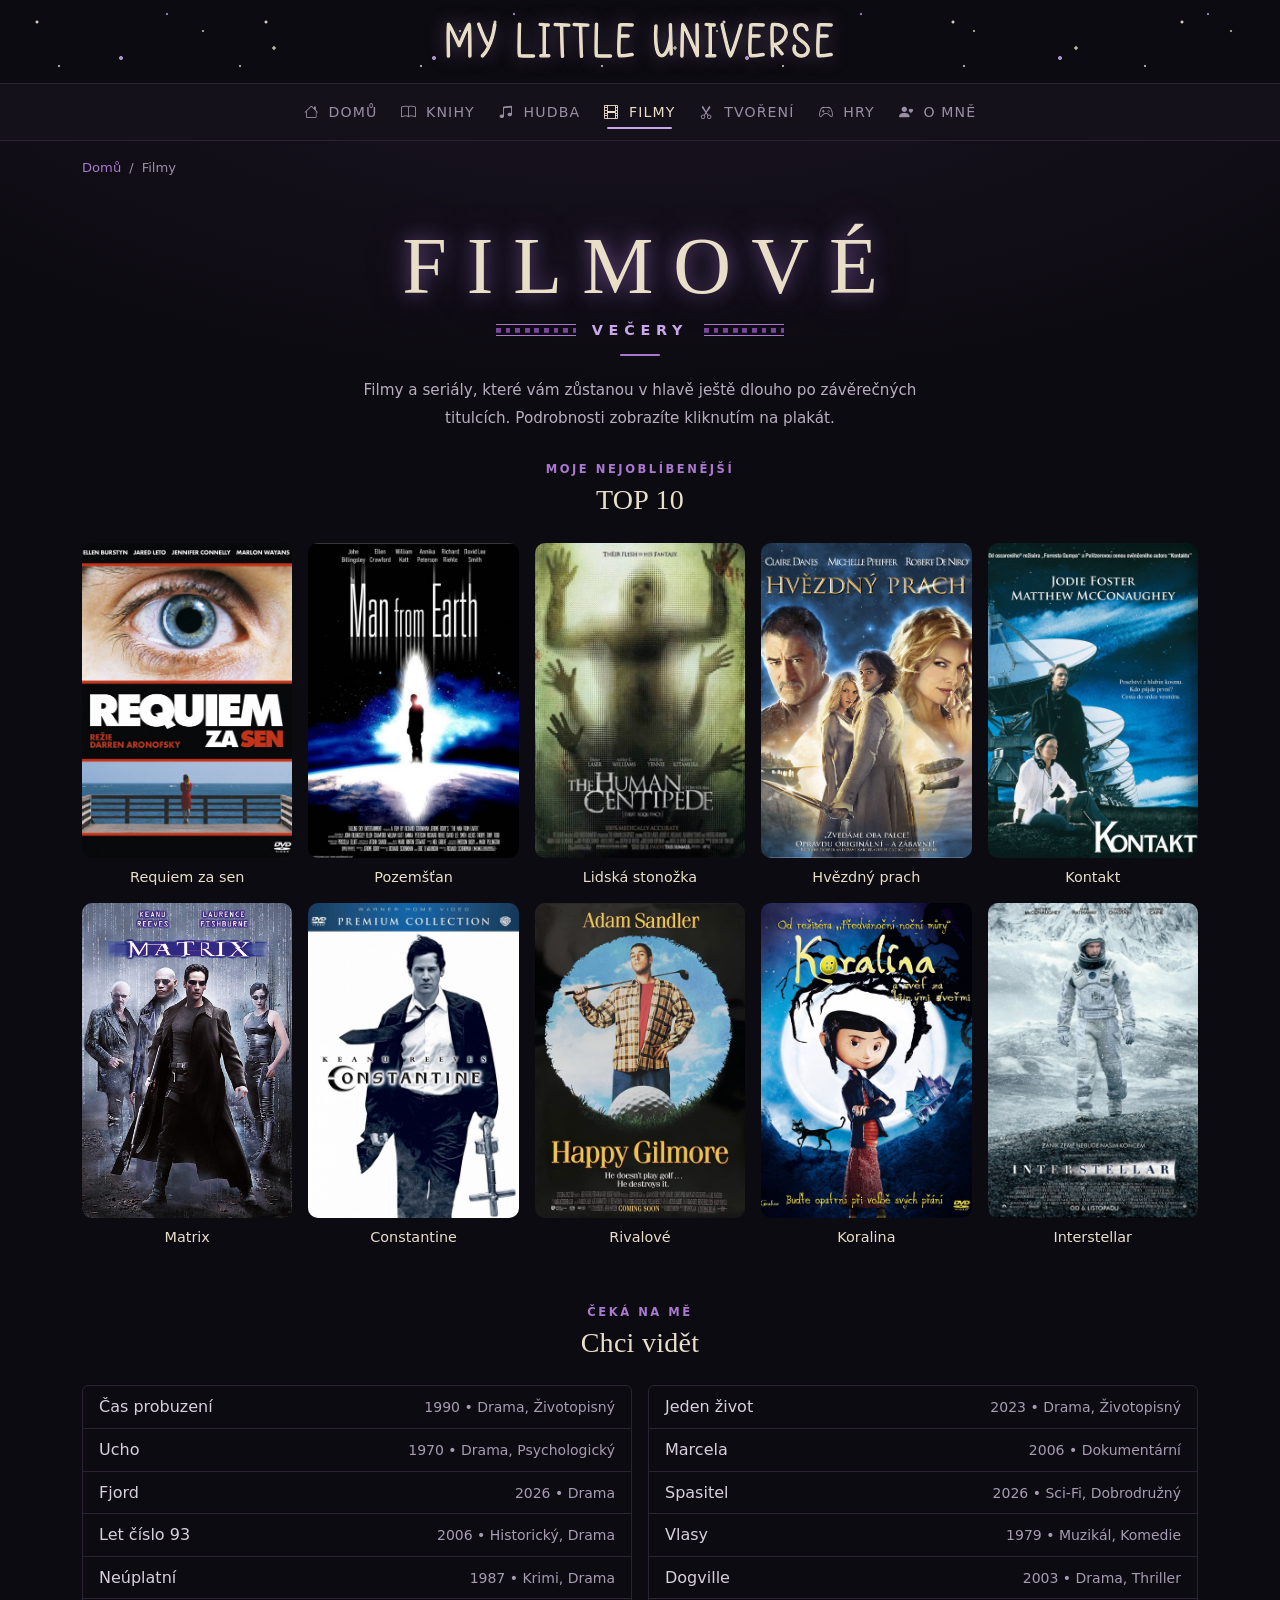
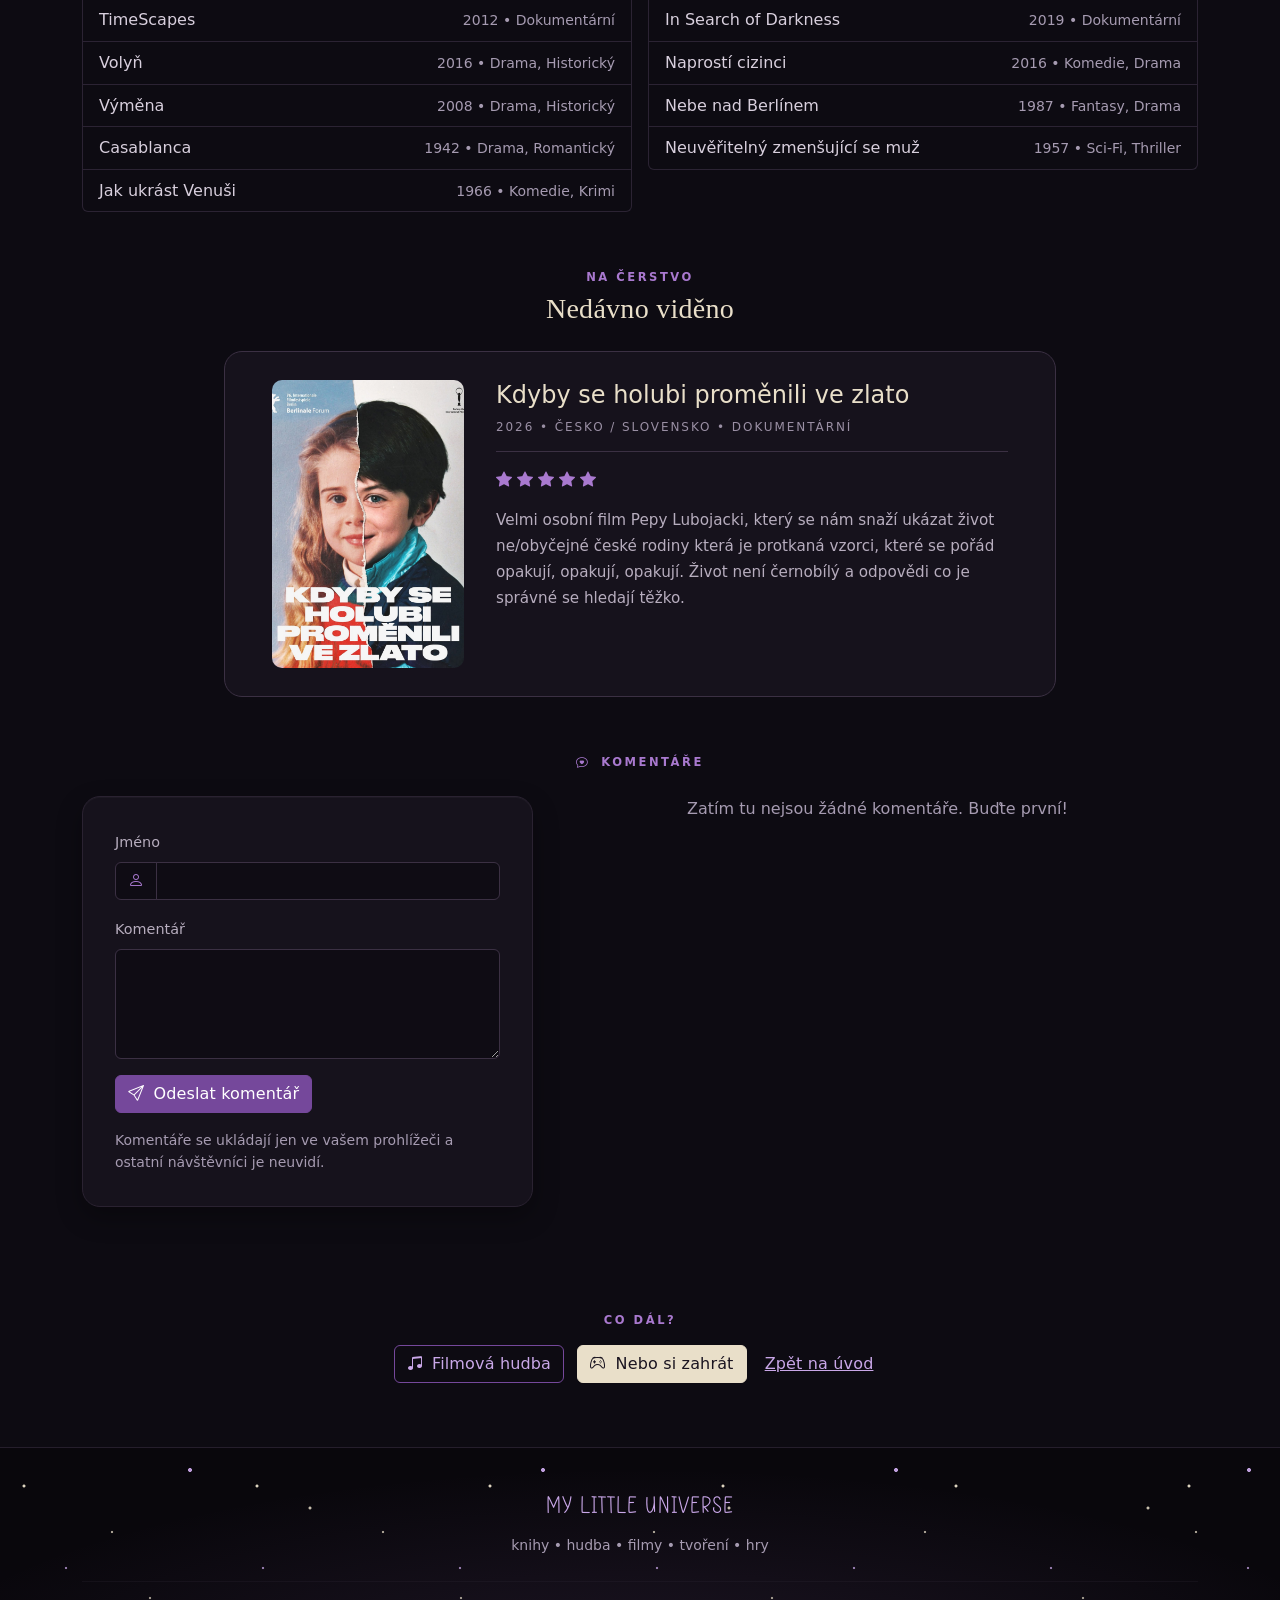
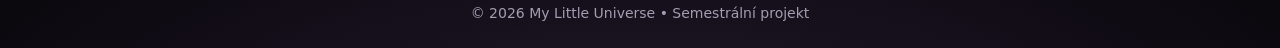
==== commit ea479a22: "upradte" ====
--- a/filmy.html
+++ b/filmy.html
@@ -140,7 +140,7 @@
     </section>
 
 
-    <!-- TOP 10: sem přijdou plakáty (obrázek vložte místo .poster-slot, viz komentář) -->
+    <!-- TOP 10 -->
 
     <section class="page-section">
 
@@ -151,12 +151,6 @@
             <h2 class="h3 heading-hand">TOP 10</h2>
 
         </div>
-
-        <!--
-            Plakát doplníte tak, že element <div class="poster-slot">…</div>
-            nahradíte tímto:
-            <img src="images/filmy/nazev.jpg" class="poster-image" alt="Plakát filmu …" width="300" height="450">
-        -->
 
         <div class="row row-cols-2 row-cols-md-5 g-3">
 
@@ -505,7 +499,7 @@
 </main>
 
 
-<!-- MODAL (filled by JavaScript from data-* attributes) -->
+<!-- MODAL -->
 
 <div class="modal fade"
      id="movieModal"
@@ -583,7 +577,7 @@
 
 <script>
 
-    // Fill the modal with data from the button that opened it
+    // Naplnění modalu daty z tlačítka
     const movieModal = document.getElementById("movieModal");
 
     movieModal.addEventListener("show.bs.modal", function (event) {
--- a/css/style.css
+++ b/css/style.css
@@ -1090,7 +1090,7 @@
     box-shadow: 0 10px 26px rgba(0, 0, 0, 0.5);
 }
 
-/* Zástupný rámeček (používá se v návodu v komentářích HTML) */
+/* Zástupný rámeček */
 
 .book-image-slot {
     display: flex;
